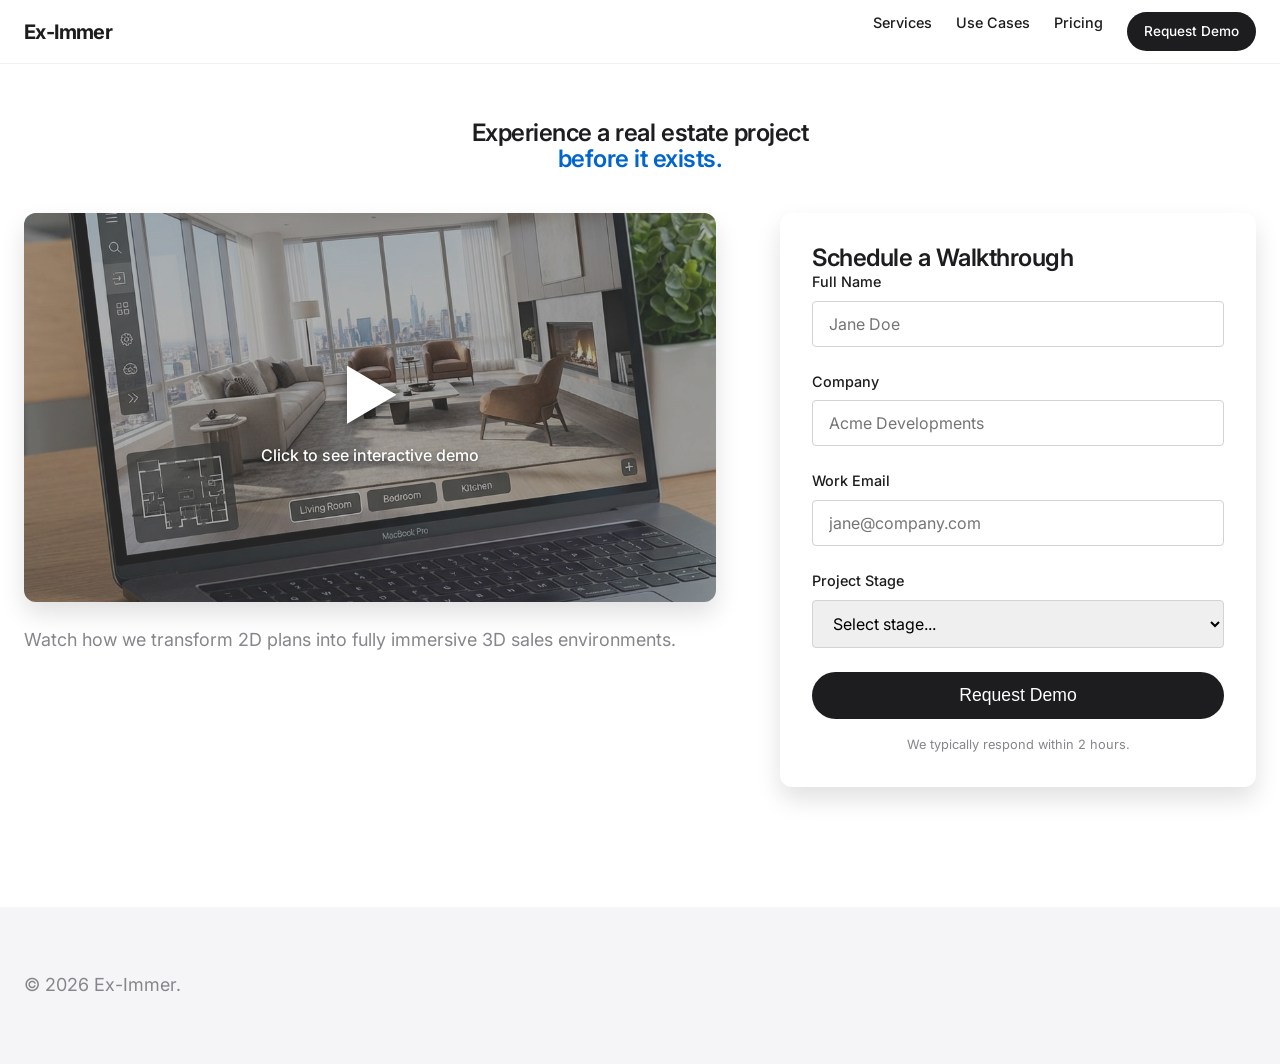
==== demo.html @ 7ebf7c0e "first commit" ====
<!DOCTYPE html>
<html lang="en">

<head>
    <meta charset="UTF-8">
    <meta name="viewport" content="width=device-width, initial-scale=1.0">
    <title>Request Demo | Ex-Immer</title>
    <link rel="stylesheet" href="css/style.css">
    <link href="https://fonts.googleapis.com/css2?family=Inter:wght@400;500;600;700&display=swap" rel="stylesheet">
    <style>
        .form-input {
            width: 100%;
            padding: 12px 16px;
            border: 1px solid var(--color-border);
            border-radius: var(--radius-sm);
            font-family: var(--font-main);
            font-size: 1rem;
            margin-bottom: 24px;
        }

        .form-label {
            display: block;
            margin-bottom: 8px;
            font-weight: 500;
            font-size: 0.9rem;
        }
    </style>
</head>

<body>

    <nav class="navbar">
        <div class="container">
            <a href="index.html" class="nav-logo">Ex-Immer</a>
            <div class="nav-links hidden-mobile">
                <a href="services.html" class="nav-link">Services</a>
                <a href="use-cases.html" class="nav-link">Use Cases</a>
                <a href="pricing.html" class="nav-link">Pricing</a>
                <a href="demo.html" class="nav-link btn btn-primary"
                    style="padding: 8px 16px; font-size: 0.85rem;">Request Demo</a>
            </div>
        </div>
    </nav>

    <main>

        <section class="section" style="padding-top: 120px; padding-bottom: 40px;">
            <div class="container text-center">
                <h1 class="mb-lg">Experience a real estate project <br> <span style="color: var(--color-accent);">before
                        it exists.</span></h1>
            </div>
        </section>

        <section class="section" style="padding-top: 0;">
            <div class="container">
                <div class="grid grid-12" style="gap: 64px;">

                    <div style="grid-column: span 7; display: flex; flex-direction: column; gap: 24px;">
                        <!-- Interactive Placeholder -->
                        <div
                            style="width: 100%; aspect-ratio: 16/9; border-radius: var(--radius-md); position: relative; overflow: hidden; box-shadow: var(--shadow-lg);">
                            <img src="images/virtual-showroom.png" alt="Demo Video"
                                style="width: 100%; height: 100%; object-fit: cover; opacity: 0.8;">
                            <div
                                style="position: absolute; top: 0; left: 0; width: 100%; height: 100%; display: flex; align-items: center; justify-content: center; background: rgba(0,0,0,0.3);">
                                <div style="color: white; text-align: center;">
                                    <div
                                        style="font-size: 4rem; text-shadow: 0 4px 12px rgba(0,0,0,0.5); cursor: pointer;">
                                        ▶</div>
                                    <div style="font-weight: 500; text-shadow: 0 2px 4px rgba(0,0,0,0.5);">Click to see
                                        interactive demo</div>
                                </div>
                            </div>
                        </div>
                        <p style="color: var(--color-text-secondary);">
                            Watch how we transform 2D plans into fully immersive 3D sales environments.
                        </p>
                    </div>

                    <div style="grid-column: span 5;">
                        <div class="card" style="box-shadow: var(--shadow-lg); border: none;">
                            <h2 class="mb-lg">Schedule a Walkthrough</h2>
                            <form action="#" method="POST">
                                <label class="form-label" for="name">Full Name</label>
                                <input type="text" id="name" name="name" class="form-input" placeholder="Jane Doe"
                                    required>

                                <label class="form-label" for="company">Company</label>
                                <input type="text" id="company" name="company" class="form-input"
                                    placeholder="Acme Developments" required>

                                <label class="form-label" for="email">Work Email</label>
                                <input type="email" id="email" name="email" class="form-input"
                                    placeholder="jane@company.com" required>

                                <label class="form-label" for="stage">Project Stage</label>
                                <select id="stage" name="stage" class="form-input">
                                    <option value="" disabled selected>Select stage...</option>
                                    <option value="planning">Planning / Permitting</option>
                                    <option value="presales">Pre-sales (Launching soon)</option>
                                    <option value="construction">Under Construction</option>
                                    <option value="completed">Completed / Inventory</option>
                                </select>

                                <button type="submit" class="btn btn-primary"
                                    style="width: 100%; font-size: 1.1rem;">Request Demo</button>
                                <p class="mt-md text-center"
                                    style="font-size: 0.8rem; color: var(--color-text-secondary);">
                                    We typically respond within 2 hours.
                                </p>
                            </form>
                        </div>
                    </div>

                </div>
            </div>
        </section>

    </main>

    <footer class="footer">
        <div class="container">
            <p style="color: var(--color-text-secondary);">&copy; 2026 Ex-Immer.</p>
        </div>
    </footer>

</body>

</html>
---- css/style.css ----
/* ==========================================================================
   Ex-Immer Real Estate - Design System
   ========================================================================== */

:root {
  /* --- Colors --- */
  --color-bg-body: #FFFFFF;
  --color-bg-alt: #F5F5F7;
  --color-text-main: #1D1D1F;
  --color-text-secondary: #86868B;
  --color-accent: #0066CC;
  --color-accent-hover: #004499;
  --color-border: #D2D2D7;
  --color-white: #FFFFFF;
  --color-black: #000000;

  /* --- Typography --- */
  --font-main: 'Inter', -apple-system, BlinkMacSystemFont, "Segoe UI", Roboto, Oxygen, Ubuntu, Cantarell, "Open Sans", "Helvetica Neue", sans-serif;
  --font-heading: 'Inter', sans-serif;
  /* Setup for potential different heading font */

  /* --- Spacing --- */
  --spacing-xs: 4px;
  --spacing-sm: 8px;
  --spacing-md: 16px;
  --spacing-lg: 24px;
  --spacing-xl: 32px;
  --spacing-2xl: 48px;
  --spacing-3xl: 64px;
  --spacing-4xl: 96px;
  --spacing-section: 120px;

  /* --- Layout --- */
  --container-width: 1280px;
  --container-padding: 24px;
  --header-height: 64px;

  /* --- Shadows & Radius --- */
  --radius-sm: 4px;
  --radius-md: 12px;
  --radius-lg: 24px;
  --shadow-sm: 0 2px 4px rgba(0, 0, 0, 0.05);
  --shadow-md: 0 4px 12px rgba(0, 0, 0, 0.08);
  --shadow-lg: 0 12px 24px rgba(0, 0, 0, 0.12);
}

/* ==========================================================================
   Reset & Base
   ========================================================================== */
* {
  box-sizing: border-box;
  margin: 0;
  padding: 0;
}

html {
  font-size: 16px;
  scroll-behavior: smooth;
}

body {
  font-family: var(--font-main);
  background-color: var(--color-bg-body);
  color: var(--color-text-main);
  line-height: 1.5;
  -webkit-font-smoothing: antialiased;
  -moz-osx-font-smoothing: grayscale;
}

img,
video {
  max-width: 100%;
  height: auto;
  display: block;
}

a {
  text-decoration: none;
  color: inherit;
  transition: color 0.2s ease;
}

ul {
  list-style: none;
}

h1,
h2,
h3,
h4,
h5,
h6 {
  font-family: var(--font-heading);
  font-weight: 600;
  line-height: 1.1;
  letter-spacing: -0.02em;
  color: var(--color-text-main);
}

p {
  color: var(--color-text-secondary);
  font-size: 1.125rem;
  line-height: 1.6;
}

/* ==========================================================================
   Layout Utilities
   ========================================================================== */
.container {
  max-width: var(--container-width);
  margin: 0 auto;
  padding: 0 var(--container-padding);
  width: 100%;
}

.section {
  padding: var(--spacing-section) 0;
}

.grid {
  display: grid;
  gap: var(--spacing-lg);
}

.grid-12 {
  grid-template-columns: repeat(12, 1fr);
}

.flex {
  display: flex;
}

.flex-col {
  flex-direction: column;
}

.items-center {
  align-items: center;
}

.justify-between {
  justify-content: space-between;
}

.justify-center {
  justify-content: center;
}

.gap-sm {
  gap: var(--spacing-sm);
}

.gap-md {
  gap: var(--spacing-md);
}

.gap-lg {
  gap: var(--spacing-lg);
}

/* ==========================================================================
   Components
   ========================================================================== */

/* Button */
.btn {
  display: inline-flex;
  align-items: center;
  justify-content: center;
  padding: 12px 24px;
  font-size: 1rem;
  font-weight: 500;
  border-radius: 999px;
  /* Pill shape */
  transition: all 0.2s ease;
  cursor: pointer;
  border: 1px solid transparent;
}

.btn-primary {
  background-color: var(--color-text-main);
  color: var(--color-white) !important;
}

.btn-primary:hover {
  background-color: #000;
  transform: translateY(-1px);
}

.service-item img {
  width: 100%;
  height: 200px;
  object-fit: cover;
  border-radius: var(--radius-sm);
  margin-bottom: var(--spacing-md);
  transition: transform 0.3s ease;
}

.service-item:hover img {
  transform: scale(1.02);
}

/* Carousel Styles */
.carousel-container {
  position: relative;
  width: 100%;
  height: 100%;
  display: flex;
  align-items: center;
  justify-content: center;
  background: #000;
}

.carousel-slide {
  display: none;
  width: 100%;
  height: 100%;
}

.carousel-slide.active {
  display: block;
}

.carousel-btn {
  position: absolute;
  top: 50%;
  transform: translateY(-50%);
  background: rgba(255, 255, 255, 0.2);
  color: white;
  border: none;
  width: 50px;
  height: 50px;
  border-radius: 50%;
  cursor: pointer;
  display: flex;
  align-items: center;
  justify-content: center;
  font-size: 24px;
  transition: background 0.2s ease;
  z-index: 5;
}

.carousel-btn:hover {
  background: rgba(255, 255, 255, 0.4);
}

.prev-btn {
  left: 20px;
}

.next-btn {
  right: 20px;
}

.carousel-indicators {
  position: absolute;
  bottom: 20px;
  left: 50%;
  transform: translateX(-50%);
  display: flex;
  gap: 8px;
  z-index: 5;
}

.indicator {
  width: 10px;
  height: 10px;
  border-radius: 50%;
  background: rgba(255, 255, 255, 0.4);
  cursor: pointer;
}

.indicator.active {
  background: white;
}

.btn-secondary {
  background-color: rgba(0, 0, 0, 0.05);
  color: var(--color-text-main);
}

.btn-secondary:hover {
  background-color: rgba(0, 0, 0, 0.1);
}

.btn-accent {
  background-color: var(--color-accent);
  color: var(--color-white);
}

.btn-accent:hover {
  background-color: var(--color-accent-hover);
}

/* Navbar */
.navbar {
  position: fixed;
  top: 0;
  left: 0;
  width: 100%;
  height: var(--header-height);
  background-color: rgba(255, 255, 255, 0.8);
  backdrop-filter: blur(12px);
  z-index: 1000;
  border-bottom: 1px solid rgba(0, 0, 0, 0.05);
}

.navbar .container {
  height: 100%;
  display: flex;
  align-items: center;
  justify-content: space-between;
}

.nav-logo {
  font-weight: 700;
  font-size: 1.25rem;
  letter-spacing: -0.03em;
}

.nav-links {
  display: flex;
  gap: var(--spacing-lg);
}

.nav-link {
  font-size: 0.9rem;
  font-weight: 500;
  color: var(--color-text-main);
}

.nav-link:hover {
  color: var(--color-accent);
}

/* Footer */
.footer {
  background-color: var(--color-bg-alt);
  padding: var(--spacing-3xl) 0;
  font-size: 0.9rem;
}

.footer-top {
  padding-bottom: var(--spacing-2xl);
  border-bottom: 1px solid var(--color-border);
  margin-bottom: var(--spacing-lg);
}

/* Cards */
.card {
  background: var(--color-white);
  border-radius: var(--radius-md);
  padding: var(--spacing-xl);
  border: 1px solid rgba(0, 0, 0, 0.05);
  box-shadow: var(--shadow-sm);
  transition: transform 0.2s ease, box-shadow 0.2s ease;
}

.card:hover {
  transform: translateY(-2px);
  box-shadow: var(--shadow-md);
}

.service-overview-card {
  display: flex;
  flex-direction: column;
  height: 100%;
}

.service-overview-card .btn {
  margin-top: auto;
}

/* Utilities */
.text-center {
  text-align: center;
}

.hidden {
  display: none;
}

.mt-sm {
  margin-top: var(--spacing-sm);
}

.mt-md {
  margin-top: var(--spacing-md);
}

.mt-lg {
  margin-top: var(--spacing-lg);
}

.mb-sm {
  margin-bottom: var(--spacing-sm);
}

.mb-md {
  margin-bottom: var(--spacing-md);
}

/* Animations */
.fade-in {
  opacity: 0;
  transform: translateY(20px);
  transition: opacity 0.6s ease-out, transform 0.6s ease-out;
}

.fade-in.visible {
  opacity: 1;
  transform: translateY(0);
}

/* ==========================================================================
   Modals
   ========================================================================== */
.modal {
  display: none;
  position: fixed;
  z-index: 1001;
  /* Above navbar */
  left: 0;
  top: 0;
  width: 100%;
  height: 100%;
  overflow: auto;
  background-color: rgba(0, 0, 0, 0.8);
  backdrop-filter: blur(5px);
  align-items: center;
  justify-content: center;
}

.modal-content {
  background-color: var(--color-bg-body);
  margin: auto;
  padding: 0;
  border-radius: var(--radius-lg);
  width: 90%;
  max-width: 900px;
  position: relative;
  box-shadow: var(--shadow-lg);
  animation: modalSlideIn 0.3s ease-out;
  overflow: hidden;
  display: flex;
  flex-direction: column;
  max-height: 90vh;
}

@keyframes modalSlideIn {
  from {
    transform: translateY(50px);
    opacity: 0;
  }

  to {
    transform: translateY(0);
    opacity: 1;
  }
}

.close-modal {
  color: var(--color-text-main);
  position: absolute;
  right: 20px;
  top: 20px;
  z-index: 10;
  cursor: pointer;
  background: rgba(255, 255, 255, 0.8);
  border-radius: 50%;
  width: 40px;
  height: 40px;
  display: flex;
  align-items: center;
  justify-content: center;
  font-size: 24px;
  line-height: 1;
  box-shadow: 0 2px 10px rgba(0, 0, 0, 0.1);
  transition: transform 0.2s ease, background-color 0.2s ease;
}

.close-modal:hover {
  transform: scale(1.1);
  background: #fff;
}

.modal-body {
  padding: var(--spacing-xl);
  overflow-y: auto;
}

.modal-media-container {
  width: 100%;
  background-color: #000;
  display: flex;
  align-items: center;
  justify-content: center;
  height: 500px;
  position: relative;
}

.modal-media-container img,
.modal-media-container video {
  width: 100%;
  height: 100%;
  object-fit: contain;
}

/* Carousel Styles */
.carousel-container {
  position: relative;
  width: 100%;
  height: 100%;
  display: flex;
  align-items: center;
  justify-content: center;
}

.carousel-slide {
  display: none;
  width: 100%;
  height: 100%;
}

.carousel-slide.active {
  display: block;
}

.carousel-btn {
  position: absolute;
  top: 50%;
  transform: translateY(-50%);
  background: rgba(255, 255, 255, 0.2);
  color: white;
  border: none;
  width: 40px;
  height: 40px;
  border-radius: 50%;
  cursor: pointer;
  display: flex;
  align-items: center;
  justify-content: center;
  font-size: 20px;
  transition: background 0.2s ease;
  z-index: 5;
}

.carousel-btn:hover {
  background: rgba(255, 255, 255, 0.4);
}

.prev-btn {
  left: 20px;
}

.next-btn {
  right: 20px;
}

.carousel-indicators {
  position: absolute;
  bottom: 20px;
  left: 50%;
  transform: translateX(-50%);
  display: flex;
  gap: 8px;
  z-index: 5;
}

.indicator {
  width: 8px;
  height: 8px;
  border-radius: 50%;
  background: rgba(255, 255, 255, 0.4);
  cursor: pointer;
}

.indicator.active {
  background: white;
}
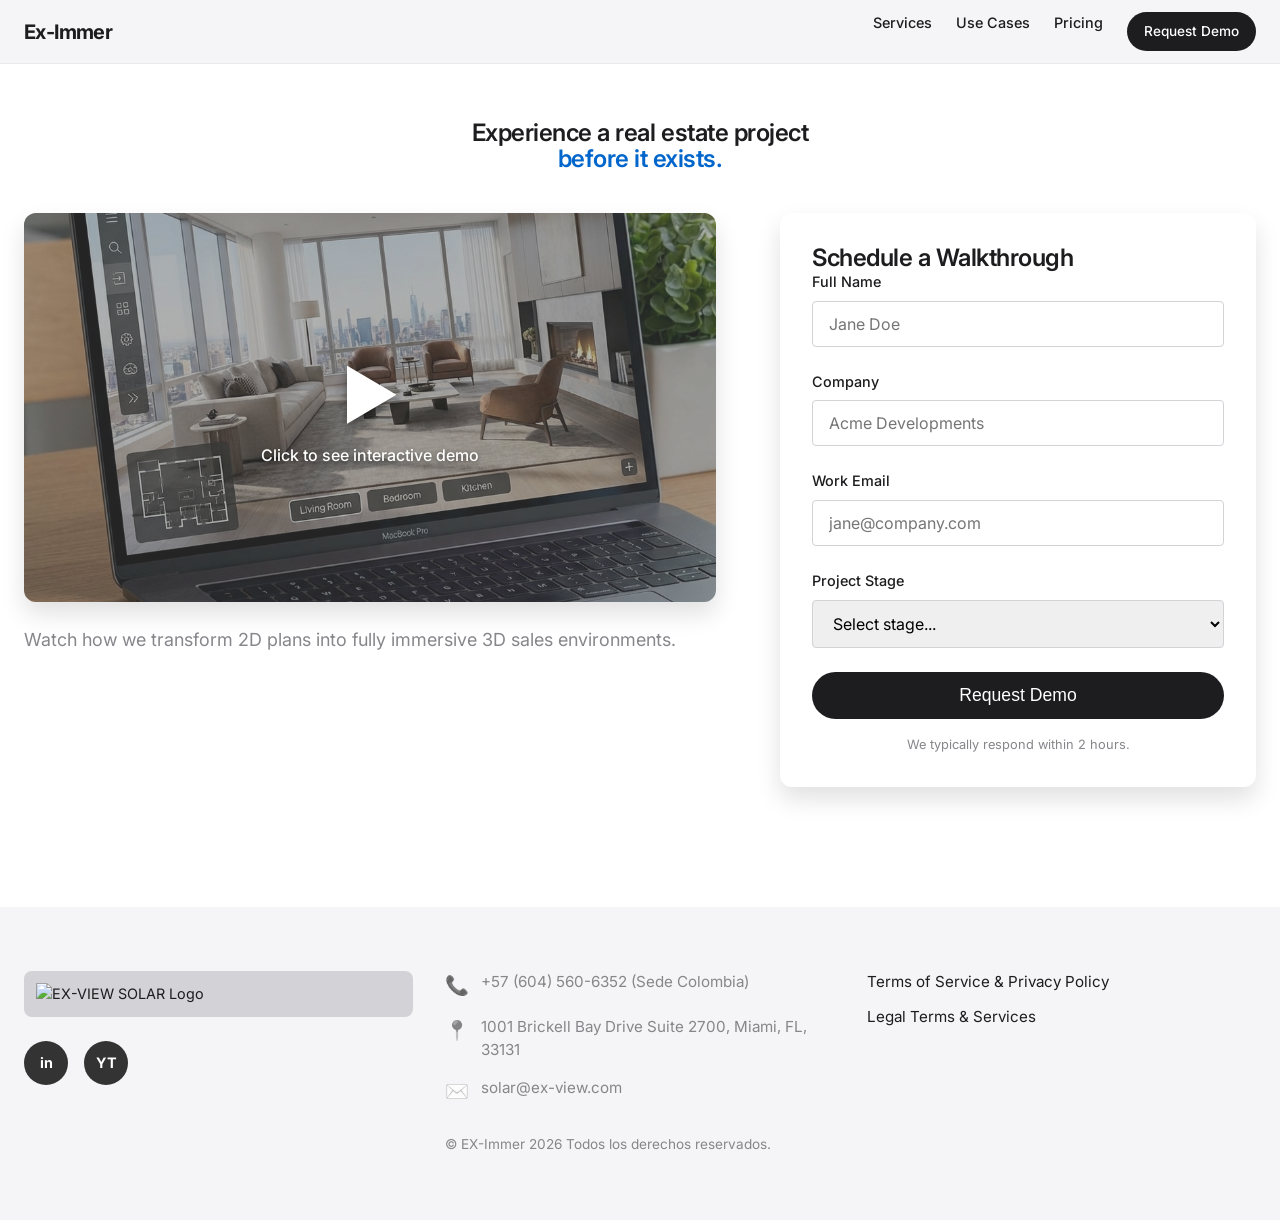
==== commit 9014e20e: "Se asjuta el footer, index y services" ====
--- a/demo.html
+++ b/demo.html
@@ -118,10 +118,76 @@
 
     </main>
 
-    <footer class="footer">
+    <footer class="footer" style="background-color: var(--color-bg-alt); padding: 64px 0 32px;">
         <div class="container">
-            <p style="color: var(--color-text-secondary);">&copy; 2026 Ex-Immer.</p>
+            <div class="grid grid-12" style="gap: 32px; padding-bottom: 32px;">
+
+                <!-- Columna 1: Logo y Redes Sociales -->
+                <div style="grid-column: span 12; display: flex; flex-direction: column; gap: 24px;"
+                    class="footer-col-1">
+                    <img src="images/logo-placeholder.png" alt="EX-VIEW SOLAR Logo"
+                        style="max-height: 80px; width: auto; object-fit: contain; background-color: var(--color-border); padding: 12px; border-radius: 8px;">
+                    <div style="display: flex; gap: 16px;">
+                        <a href="#" target="_blank"
+                            style="display: flex; align-items: center; justify-content: center; width: 44px; height: 44px; background-color: #333333; color: white; border-radius: 50%; font-weight: bold; text-decoration: none; transition: opacity 0.2s;"
+                            onmouseover="this.style.opacity='0.8'" onmouseout="this.style.opacity='1'">in</a>
+                        <a href="#" target="_blank"
+                            style="display: flex; align-items: center; justify-content: center; width: 44px; height: 44px; background-color: #333333; color: white; border-radius: 50%; font-weight: bold; text-decoration: none; transition: opacity 0.2s;"
+                            onmouseover="this.style.opacity='0.8'" onmouseout="this.style.opacity='1'">YT</a>
+                    </div>
+                </div>
+
+                <!-- Columna 2: Contacto y Copyright -->
+                <div style="grid-column: span 12; display: flex; flex-direction: column; gap: 12px;"
+                    class="footer-col-2">
+                    <ul
+                        style="display: flex; flex-direction: column; gap: 16px; font-size: 0.95rem; color: var(--color-text-secondary); margin-bottom: 16px;">
+                        <li style="display: flex; align-items: start; gap: 12px;">
+                            <span style="filter: grayscale(100%); opacity: 0.8; font-size: 1.2rem;">📞</span>
+                            +57 (604) 560-6352 (Sede Colombia)
+                        </li>
+                        <li style="display: flex; align-items: start; gap: 12px;">
+                            <span style="filter: grayscale(100%); opacity: 0.8; font-size: 1.2rem;">📍</span>
+                            1001 Brickell Bay Drive Suite 2700, Miami, FL, 33131
+                        </li>
+                        <li style="display: flex; align-items: start; gap: 12px;">
+                            <span style="filter: grayscale(100%); opacity: 0.8; font-size: 1.2rem;">✉️</span>
+                            <a href="mailto:solar@ex-view.com"
+                                style="color: inherit; text-decoration: none;">solar@ex-view.com</a>
+                        </li>
+                    </ul>
+                    <p style="font-size: 0.85rem; color: var(--color-text-secondary);">&copy; EX-Immer 2026 Todos los
+                        derechos reservados.</p>
+                </div>
+
+                <!-- Columna 3: Legal y Desarrollo -->
+                <div style="grid-column: span 12; display: flex; flex-direction: column; gap: 24px;"
+                    class="footer-col-3">
+                    <ul style="display: flex; flex-direction: column; gap: 12px; font-size: 0.95rem;">
+                        <li><a href="privacy-policy.html">Terms of Service & Privacy Policy</a></li>
+                        <li><a href="legal-terms.html">Legal Terms & Services</a></li>
+                    </ul>
+
+                </div>
+
+            </div>
         </div>
+
+        <style>
+            @media (min-width: 768px) {
+                .footer-col-1 {
+                    grid-column: span 4 !important;
+                }
+
+                .footer-col-2 {
+                    grid-column: span 4 !important;
+                }
+
+                .footer-col-3 {
+                    grid-column: span 4 !important;
+                }
+            }
+        </style>
     </footer>
 
 </body>
--- a/css/style.css
+++ b/css/style.css
@@ -122,6 +122,18 @@
   gap: var(--spacing-lg);
 }
 
+.services-flex-container {
+  display: flex;
+  flex-wrap: wrap;
+  justify-content: center;
+  gap: 32px;
+}
+
+.services-flex-container .service-item {
+  width: 320px;
+  max-width: 100%;
+}
+
 .grid-12 {
   grid-template-columns: repeat(12, 1fr);
 }
@@ -299,7 +311,7 @@
   left: 0;
   width: 100%;
   height: var(--header-height);
-  background-color: rgba(255, 255, 255, 0.8);
+  background-color: var(--color-bg-alt);
   backdrop-filter: blur(12px);
   z-index: 1000;
   border-bottom: 1px solid rgba(0, 0, 0, 0.05);
@@ -398,6 +410,71 @@
 
 .mb-md {
   margin-bottom: var(--spacing-md);
+}
+
+.mb-xl {
+  margin-bottom: var(--spacing-xl);
+}
+
+.mb-2xl {
+  margin-bottom: var(--spacing-2xl);
+}
+
+/* Typography Utilities */
+.text-hero-desc {
+  font-size: 1.1rem;
+  line-height: 1.6;
+  color: var(--color-text-secondary);
+  max-width: 650px;
+}
+
+@media (min-width: 768px) {
+  .text-hero-desc {
+    font-size: 1.25rem;
+  }
+}
+
+/* Value Props Grid */
+.value-props-grid {
+  display: grid;
+  grid-template-columns: repeat(1, 1fr);
+  gap: var(--spacing-md);
+  margin-top: var(--spacing-lg);
+}
+
+@media (min-width: 768px) {
+  .value-props-grid {
+    grid-template-columns: repeat(3, 1fr);
+    gap: 16px;
+    /* Reduced gap so cards themselves can be wider */
+  }
+}
+
+.value-prop-card {
+  padding: 20px;
+  /* Slightly less padding to give text more inner width */
+  background: var(--color-white);
+  border-radius: var(--radius-md);
+  border: 1px solid rgba(0, 0, 0, 0.05);
+  box-shadow: var(--shadow-sm);
+  transition: transform 0.2s ease, box-shadow 0.2s ease;
+}
+
+.value-prop-card:hover {
+  transform: translateY(-4px);
+  box-shadow: var(--shadow-lg);
+}
+
+.value-prop-title {
+  font-size: 1.15rem;
+  margin-bottom: var(--spacing-sm);
+  color: var(--color-text-main);
+}
+
+.value-prop-desc {
+  font-size: 0.95rem;
+  line-height: 1.6;
+  color: var(--color-text-secondary);
 }
 
 /* Animations */
@@ -441,10 +518,19 @@
   position: relative;
   box-shadow: var(--shadow-lg);
   animation: modalSlideIn 0.3s ease-out;
-  overflow: hidden;
+  overflow-y: auto;
+  overflow-x: hidden;
   display: flex;
   flex-direction: column;
   max-height: 90vh;
+
+  /* ocultar scrollbar */
+  scrollbar-width: none;
+  -ms-overflow-style: none;
+}
+
+.modal-content::-webkit-scrollbar {
+  display: none;
 }
 
 @keyframes modalSlideIn {
@@ -460,33 +546,36 @@
 }
 
 .close-modal {
-  color: var(--color-text-main);
-  position: absolute;
-  right: 20px;
-  top: 20px;
-  z-index: 10;
+  color: var(--color-white);
+  position: sticky;
+  top: 0;
+  right: 0;
+  float: right;
+  z-index: 100;
   cursor: pointer;
-  background: rgba(255, 255, 255, 0.8);
-  border-radius: 50%;
-  width: 40px;
-  height: 40px;
-  display: flex;
-  align-items: center;
-  justify-content: center;
-  font-size: 24px;
+  background: transparent;
+  width: 48px;
+  height: 48px;
+  display: flex;
+  align-items: center;
+  justify-content: center;
+  font-size: 28px;
   line-height: 1;
-  box-shadow: 0 2px 10px rgba(0, 0, 0, 0.1);
-  transition: transform 0.2s ease, background-color 0.2s ease;
+  text-shadow: 0 2px 4px rgba(0, 0, 0, 0.5);
+  transition: transform 0.2s ease, opacity 0.2s ease;
+  margin-top: 0;
+  margin-right: 0;
+  margin-bottom: -48px;
+  /* Pulls content up under it */
 }
 
 .close-modal:hover {
   transform: scale(1.1);
-  background: #fff;
+  opacity: 0.8;
 }
 
 .modal-body {
   padding: var(--spacing-xl);
-  overflow-y: auto;
 }
 
 .modal-media-container {
